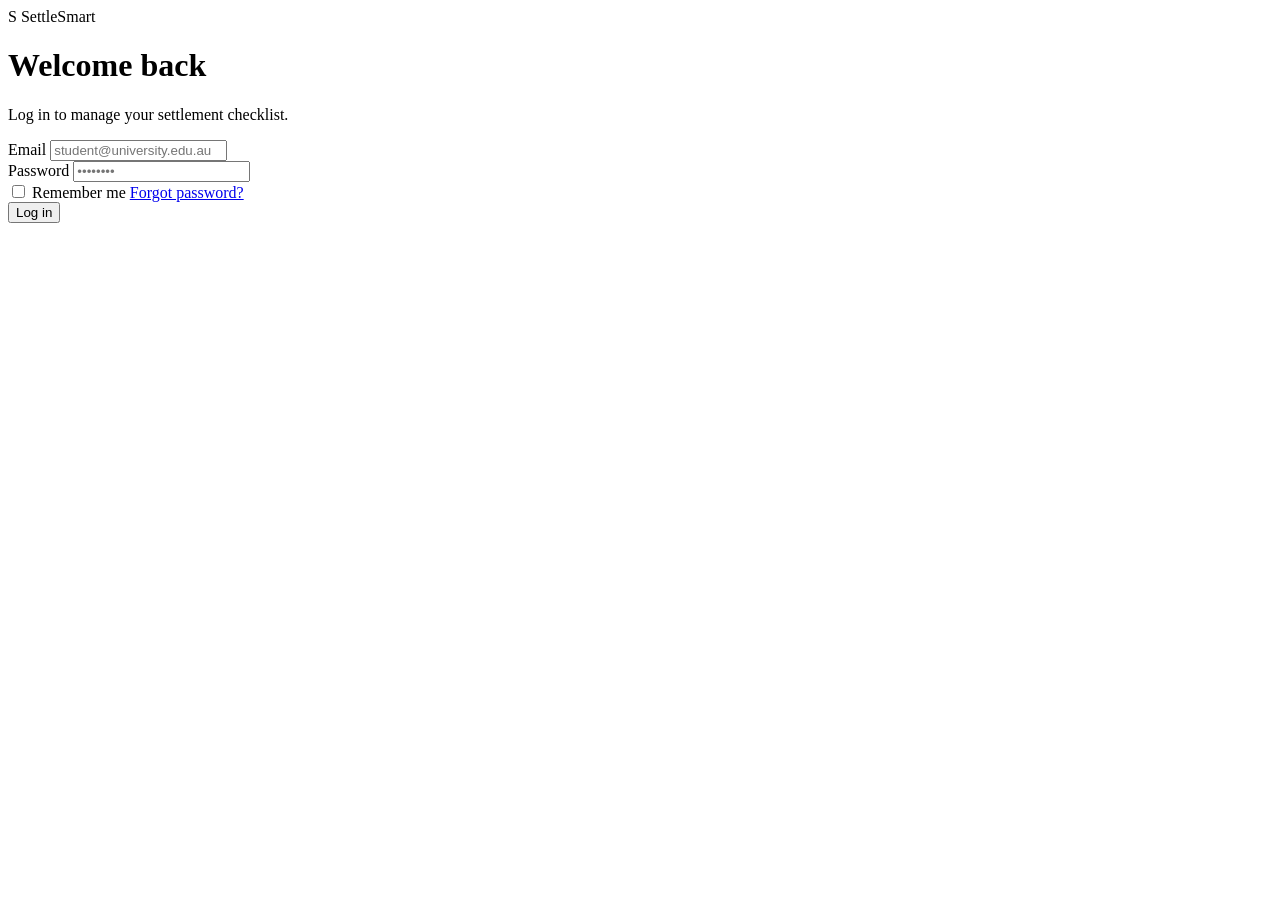
==== frontend/index.html @ 9f7e8e79 "Add login actions" ====
<!DOCTYPE html>
<html lang="en">

<head>
    <meta charset="UTF-8">
    <meta name="viewport" content="width=device-width, initial-scale=1.0">
    <title>Log In | SettleSmart</title>

    <link rel="stylesheet" href="../css/style.css">
</head>

<body>

<div class="auth-page">

    <div class="auth-logo">
        <span class="logo-badge">S</span>
        <span>SettleSmart</span>
    </div>
        <div class="auth-card">

        <h1>Welcome back</h1>
        <p>Log in to manage your settlement checklist.</p>
                <form id="loginForm">

            <div class="form-group">
                <label for="email">Email</label>
                <input type="email" id="email" name="email" placeholder="student@university.edu.au" required>
            </div>

            <div class="form-group">
                <label for="password">Password</label>
                <input type="password" id="password" name="password" placeholder="••••••••" required>
            </div>
                        <div class="form-row">
                <label class="checkbox">
                    <input type="checkbox" id="remember" name="remember">
                    Remember me
                </label>
                <a href="#" class="link">Forgot password?</a>
            </div>

            <button type="submit" class="btn btn-block">Log in</button>


        </form>


    </div>


</div>

<script src="../js/script.js"></script>

</body>

</html>
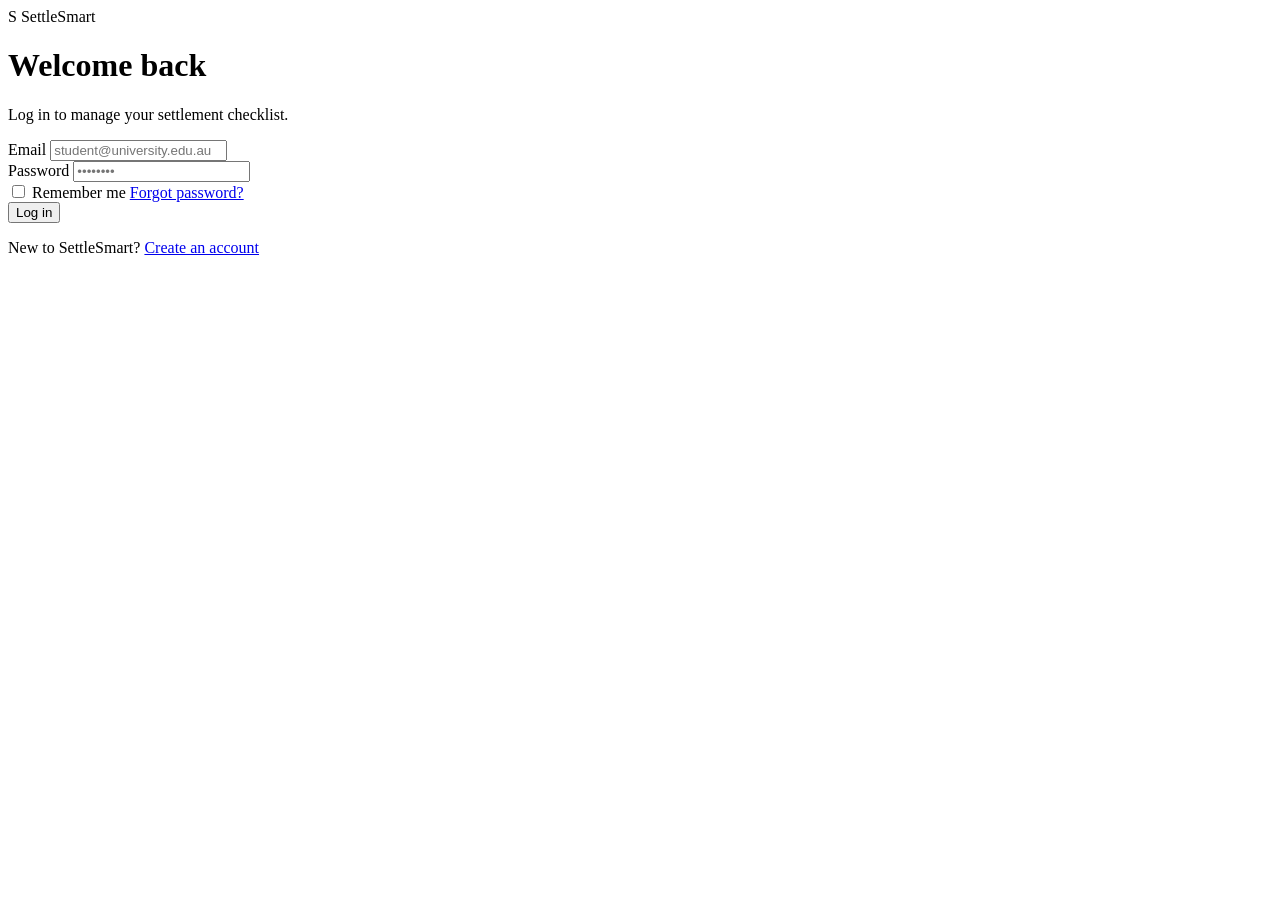
==== commit c478e84a: "Add login footer link" ====
--- a/frontend/index.html
+++ b/frontend/index.html
@@ -17,36 +17,39 @@
         <span class="logo-badge">S</span>
         <span>SettleSmart</span>
     </div>
-        <div class="auth-card">
+    <div class="auth-card">
 
         <h1>Welcome back</h1>
         <p>Log in to manage your settlement checklist.</p>
-                <form id="loginForm">
+            <form id="loginForm">
 
-            <div class="form-group">
-                <label for="email">Email</label>
-                <input type="email" id="email" name="email" placeholder="student@university.edu.au" required>
-            </div>
+                <div class="form-group">
+                    <label for="email">Email</label>
+                 <input type="email" id="email" name="email" placeholder="student@university.edu.au" required>
+                </div>
 
-            <div class="form-group">
-                <label for="password">Password</label>
-                <input type="password" id="password" name="password" placeholder="••••••••" required>
-            </div>
-                        <div class="form-row">
-                <label class="checkbox">
-                    <input type="checkbox" id="remember" name="remember">
-                    Remember me
-                </label>
-                <a href="#" class="link">Forgot password?</a>
-            </div>
+                <div class="form-group">
+                    <label for="password">Password</label>
+                    <input type="password" id="password" name="password" placeholder="••••••••" required>
+                </div>
+                <div class="form-row">
+                    <label class="checkbox">
+                        <input type="checkbox" id="remember" name="remember">
+                        Remember me
+                    </label>
+                    <a href="#" class="link">Forgot password?</a>
+                </div>
 
-            <button type="submit" class="btn btn-block">Log in</button>
+                <button type="submit" class="btn btn-block">Log in</button>
 
 
-        </form>
+            </form>
 
 
     </div>
+    
+    <p class="auth-footer">New to SettleSmart? <a href="#" class="link">Create an account</a></p>
+
 
 
 </div>
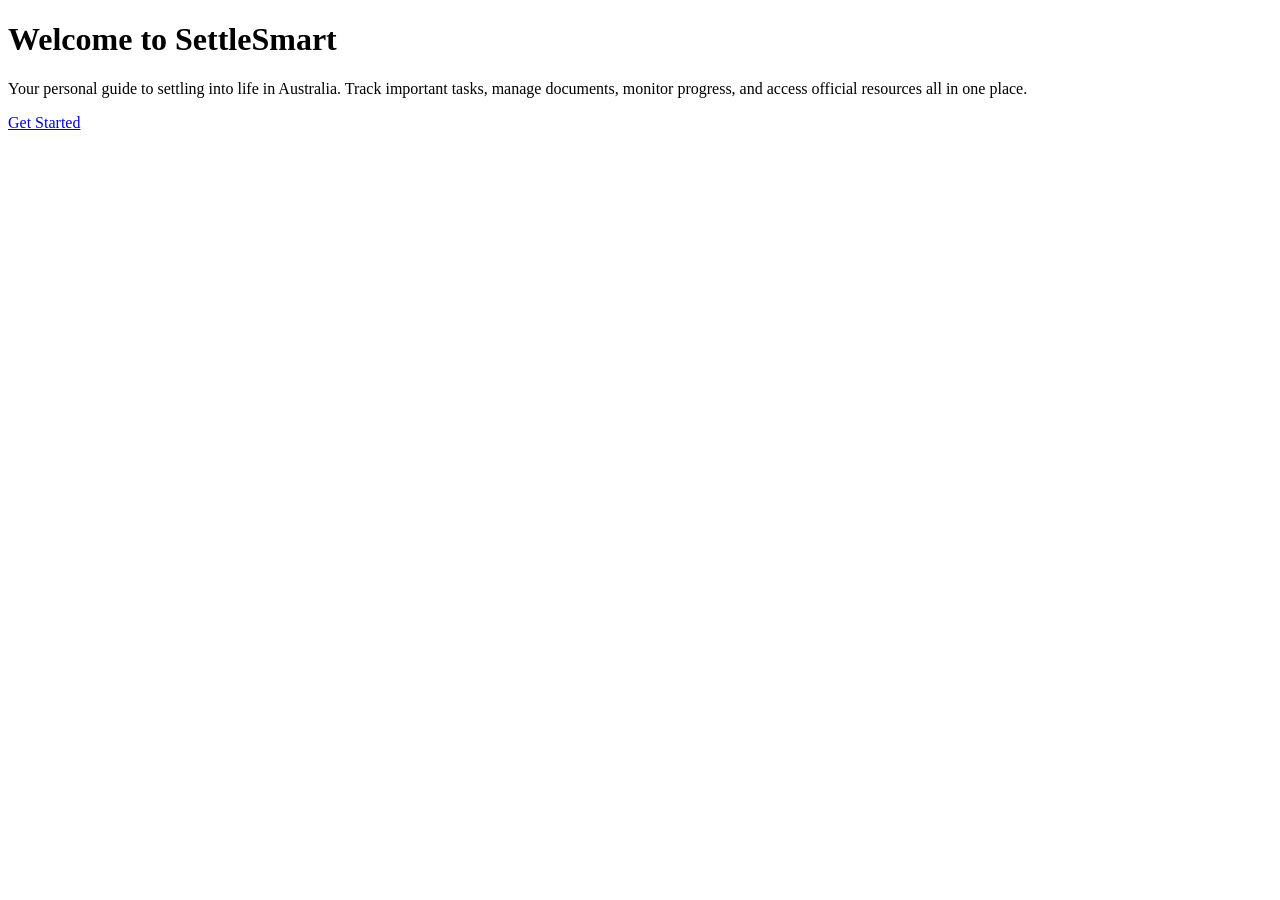
==== commit cdd1160f: "Move login page into pages/ and restore landing page" ====
--- a/frontend/index.html
+++ b/frontend/index.html
@@ -4,57 +4,34 @@
 <head>
     <meta charset="UTF-8">
     <meta name="viewport" content="width=device-width, initial-scale=1.0">
-    <title>Log In | SettleSmart</title>
+    <title>SettleSmart</title>
 
-    <link rel="stylesheet" href="../css/style.css">
+    <link rel="stylesheet" href="css/style.css">
 </head>
 
 <body>
 
-<div class="auth-page">
+    <div class="hero">
 
-    <div class="auth-logo">
-        <span class="logo-badge">S</span>
-        <span>SettleSmart</span>
-    </div>
-    <div class="auth-card">
+        <div class="hero-content">
 
-        <h1>Welcome back</h1>
-        <p>Log in to manage your settlement checklist.</p>
-            <form id="loginForm">
+            <h1>Welcome to SettleSmart</h1>
 
-                <div class="form-group">
-                    <label for="email">Email</label>
-                 <input type="email" id="email" name="email" placeholder="student@university.edu.au" required>
-                </div>
+            <p>
+                Your personal guide to settling into life in Australia.
+                Track important tasks, manage documents, monitor progress,
+                and access official resources all in one place.
+            </p>
 
-                <div class="form-group">
-                    <label for="password">Password</label>
-                    <input type="password" id="password" name="password" placeholder="••••••••" required>
-                </div>
-                <div class="form-row">
-                    <label class="checkbox">
-                        <input type="checkbox" id="remember" name="remember">
-                        Remember me
-                    </label>
-                    <a href="#" class="link">Forgot password?</a>
-                </div>
+            <a href="pages/dashboard.html" class="btn">
+                Get Started
+            </a>
 
-                <button type="submit" class="btn btn-block">Log in</button>
-
-
-            </form>
-
+        </div>
 
     </div>
-    
-    <p class="auth-footer">New to SettleSmart? <a href="#" class="link">Create an account</a></p>
 
-
-
-</div>
-
-<script src="../js/script.js"></script>
+    <script src="js/script.js"></script>
 
 </body>
 
--- a/frontend/css/style.css
+++ b/frontend/css/style.css
@@ -0,0 +1,417 @@
+:root {
+    --blue: #2563eb;
+    --ink: #1e293b;
+    --muted: #64748b;
+    --border: #e2e8f0;
+    --canvas: #f8fafc;
+}
+
+.dashboard {
+    display: flex;
+    min-height: 100vh;
+    background: var(--canvas);
+    font-family: "Poppins", sans-serif;
+}
+
+.dashboard :where(p, h1, h2) {
+    margin: 0;
+    font-size: inherit;
+    color: inherit;
+}
+
+.dashboard a { text-decoration: none; }
+
+.sidebar {
+    width: 260px;
+    flex-shrink: 0;
+    background: #fff;
+    border-right: 1px solid var(--border);
+    padding: 24px 16px;
+    display: flex;
+    flex-direction: column;
+    gap: 4px;
+}
+
+.logo {
+    display: flex;
+    align-items: center;
+    gap: 10px;
+    padding: 0 8px 20px;
+    font-size: 19px;
+    font-weight: 700;
+    color: var(--ink);
+}
+
+.logo-mark {
+    width: 36px;
+    height: 36px;
+    background: var(--blue);
+    color: #fff;
+    border-radius: 999px;
+    display: flex;
+    align-items: center;
+    justify-content: center;
+}
+
+.nav-link {
+    display: flex;
+    align-items: center;
+    gap: 12px;
+    padding: 12px 16px;
+    border-radius: 24px;
+    color: var(--muted);
+    font-size: 14.5px;
+    font-weight: 500;
+}
+
+.nav-link:hover { background: #f1f5f9; color: var(--ink); }
+
+.nav-link.active {
+    background: var(--blue);
+    color: #fff;
+    font-weight: 600;
+}
+
+.sidebar-spacer { flex: 1; }
+
+.sidebar-footer {
+    border-top: 1px solid var(--border);
+    padding-top: 16px;
+    display: flex;
+    align-items: center;
+    gap: 12px;
+}
+
+.avatar {
+    width: 42px;
+    height: 42px;
+    background: var(--blue);
+    color: #fff;
+    border-radius: 999px;
+    display: flex;
+    align-items: center;
+    justify-content: center;
+    font-size: 14px;
+    font-weight: 700;
+}
+
+.user-name { font-size: 13.5px; font-weight: 600; color: var(--ink); }
+.user-role { font-size: 12px; color: var(--muted); }
+
+.main-content { flex: 1; padding: 24px 32px; }
+
+/* ---------- Cards ---------- */
+
+.card {
+    background: #fff;
+    border: 1px solid var(--border);
+    border-radius: 16px;
+    padding: 28px;
+}
+
+.card-title { font-size: 19px; font-weight: 600; color: var(--ink); }
+.card-subtitle { font-size: 13.5px; color: var(--muted); margin-top: 4px; }
+
+/* ---------- Progress card ---------- */
+
+.progress-card {
+    width: 400px;
+    display: flex;
+    flex-direction: column;
+    gap: 20px;
+}
+
+/* ---------- Donut / pie chart ---------- */
+
+.donut {
+    align-self: center;
+    position: relative;
+    width: 200px;
+    height: 200px;
+}
+
+.donut svg {
+    width: 100%;
+    height: 100%;
+    transform: rotate(-90deg);
+}
+
+.donut-track {
+    fill: none;
+    stroke: #dfe8fd;
+    stroke-width: 18;
+}
+
+.donut-fill {
+    fill: none;
+    stroke: var(--blue);
+    stroke-width: 18;
+    stroke-linecap: round;
+    stroke-dasharray: 515;     /* full circle = 2 x pi x 82 */
+    stroke-dashoffset: 129;    /* 129 leaves 75% showing */
+}
+
+.donut-label {
+    position: absolute;
+    inset: 0;
+    display: flex;
+    flex-direction: column;
+    align-items: center;
+    justify-content: center;
+}
+
+.donut-value { font-size: 34px; font-weight: 700; color: var(--ink); }
+.donut-caption { font-size: 13.5px; color: var(--muted); }
+
+/* ---------- Bar under the donut ---------- */
+
+.linear-labels {
+    display: flex;
+    justify-content: space-between;
+    font-size: 13.5px;
+    margin-bottom: 8px;
+}
+
+.linear-labels .done { font-weight: 500; color: var(--ink); }
+.linear-labels .left { color: var(--muted); }
+
+.progress-track {
+    height: 10px;
+    background: #e6ebf3;
+    border-radius: 999px;
+    overflow: hidden;
+}
+
+.progress-fill {
+    height: 100%;
+    background: var(--blue);
+    border-radius: 999px;
+}
+
+/* ---------- Warning box ---------- */
+
+.notice {
+    background: #fffbeb;
+    border: 1px solid #fde08b;
+    border-radius: 12px;
+    padding: 14px 16px;
+    font-size: 13px;
+    color: #b45309;
+}
+
+/* ---------- Overview row ---------- */
+
+.overview-row {
+    display: grid;
+    grid-template-columns: 400px 1fr;
+    gap: 20px;
+    align-items: start;
+}
+
+/* ---------- Stat cards ---------- */
+
+.stat-grid {
+    display: grid;
+    grid-template-columns: repeat(2, 1fr);
+    gap: 20px;
+}
+
+.stat-card {
+    display: flex;
+    align-items: center;
+    gap: 16px;
+    padding: 28px 24px;
+}
+
+.stat-icon {
+    width: 52px;
+    height: 52px;
+    flex-shrink: 0;
+    border-radius: 999px;
+    display: flex;
+    align-items: center;
+    justify-content: center;
+    font-size: 22px;
+}
+
+.stat-icon.green  { background: #ddf6ed; }
+.stat-icon.amber  { background: #fef3c7; }
+.stat-icon.blue   { background: #eff4ff; }
+.stat-icon.purple { background: #ede9fe; }
+
+.stat-value { font-size: 26px; font-weight: 700; color: var(--ink); }
+.stat-label { font-size: 13.5px; color: var(--muted); }
+
+@media (max-width: 1200px) {
+    .overview-row { grid-template-columns: 1fr; }
+    .progress-card { width: auto; }
+}
+
+/* ---------- Section headers ---------- */
+
+.main-content > section { margin-bottom: 24px; }
+
+.section-header {
+    display: flex;
+    align-items: center;
+    justify-content: space-between;
+    margin-bottom: 16px;
+}
+
+.section-title { font-size: 19px; font-weight: 600; color: var(--ink); }
+.link-more { font-size: 14px; font-weight: 500; color: var(--blue); }
+
+/* ---------- Action buttons ---------- */
+
+.quick-actions { display: grid; grid-template-columns: repeat(4, 1fr); gap: 20px; }
+
+.action-btn {
+    padding: 18px 16px;
+    border: none;
+    border-radius: 14px;
+    font-family: inherit;
+    font-size: 15px;
+    font-weight: 600;
+    color: #fff;
+    cursor: pointer;
+}
+
+.action-btn:hover { filter: brightness(.92); }
+.action-btn.blue   { background: #2563eb; }
+.action-btn.green  { background: #10b981; }
+.action-btn.orange { background: #f59e0b; }
+.action-btn.purple { background: #8b5cf6; }
+
+/* ---------- Category cards ---------- */
+
+.category-grid { display: grid; grid-template-columns: repeat(4, 1fr); gap: 20px; }
+.category-card { display: flex; flex-direction: column; gap: 12px; padding: 22px; }
+.category-top { display: flex; align-items: flex-start; justify-content: space-between; }
+
+.category-emoji {
+    width: 52px; height: 52px;
+    background: #f4f6fa;
+    border-radius: 999px;
+    display: flex; align-items: center; justify-content: center;
+    font-size: 22px;
+}
+
+.count-badge {
+    background: #f1f5f9;
+    color: var(--muted);
+    border-radius: 999px;
+    padding: 4px 12px;
+    font-size: 12.5px;
+    font-weight: 600;
+}
+
+.count-badge.done { background: #ddf6ed; color: #059669; }
+
+.category-name { font-size: 16.5px; font-weight: 600; color: var(--ink); }
+.category-desc { font-size: 12.5px; color: var(--muted); flex: 1; }
+.category-percent { font-size: 12.5px; font-weight: 500; color: var(--muted); }
+.category-card .progress-track { height: 8px; }
+.progress-fill.done { background: #10b981; }
+.category-card .link-more { font-size: 13px; font-weight: 600; }
+
+/* ---------- Tasks table ---------- */
+
+.tasks-row { display: grid; grid-template-columns: 1fr 380px; gap: 20px; align-items: start; }
+.tasks-card { padding: 24px 0 12px; overflow: hidden; }
+.tasks-card .section-header { padding: 0 24px; align-items: flex-start; }
+
+.task-table { width: 100%; border-collapse: collapse; }
+
+.task-table th {
+    background: var(--canvas);
+    padding: 12px 8px;
+    text-align: left;
+    font-size: 11.5px;
+    font-weight: 600;
+    letter-spacing: .6px;
+    color: #94a3b8;
+}
+
+.task-table td { padding: 16px 8px; border-bottom: 1px solid #f1f5f9; }
+.task-table th:first-child, .task-table td:first-child { padding-left: 24px; }
+.task-table th:last-child,  .task-table td:last-child  { padding-right: 24px; }
+.task-table tr:last-child td { border-bottom: none; }
+.task-table tr.urgent { background: #fef2f2; }
+
+.task-name { font-size: 15px; font-weight: 600; color: var(--ink); }
+.task-warning { font-size: 12.5px; color: #dc2626; margin-top: 3px; }
+
+.pill {
+    display: inline-block;
+    border-radius: 999px;
+    padding: 5px 14px;
+    font-size: 12.5px;
+    font-weight: 500;
+    white-space: nowrap;
+}
+
+.pill.employment    { background: #ede9fe; color: #6d28d9; }
+.pill.study         { background: #dbe9fe; color: #2563eb; }
+.pill.communication { background: #e3e5fe; color: #4f56e5; }
+.pill.transport     { background: #daeefe; color: #0284c7; }
+.pill.accommodation { background: #fdecc4; color: #c2620f; }
+.pill.high   { background: #fee7e7; color: #dc2626; }
+.pill.medium { background: #fef3d3; color: #b45309; }
+.pill.low    { background: #f1f5f9; color: var(--muted); }
+
+.due-date { font-size: 13.5px; font-weight: 500; color: var(--ink); white-space: nowrap; }
+
+/* ---------- Side column ---------- */
+
+.side-column { display: flex; flex-direction: column; gap: 20px; }
+.activity-item, .reminder-item { display: flex; align-items: center; gap: 12px; margin-top: 16px; }
+
+.activity-icon {
+    width: 34px; height: 34px;
+    border-radius: 999px;
+    display: flex; align-items: center; justify-content: center;
+    font-size: 15px;
+    flex-shrink: 0;
+}
+
+.activity-icon.green { background: #ddf6ed; }
+.activity-icon.amber { background: #fef3c7; }
+.activity-title { font-size: 14px; font-weight: 600; color: var(--ink); }
+.activity-time { font-size: 12.5px; color: var(--muted); }
+
+.tip-card { background: #eaf1fe; border-radius: 16px; padding: 22px; }
+.tip-title { font-size: 15.5px; font-weight: 600; color: var(--ink); }
+.tip-body { font-size: 13px; color: #254d9e; margin: 6px 0; }
+
+.reminder-dot { width: 9px; height: 9px; border-radius: 999px; flex-shrink: 0; }
+.reminder-dot.red   { background: #ef4444; }
+.reminder-dot.amber { background: #f59e0b; }
+.reminder-name { flex: 1; font-size: 14px; font-weight: 500; color: var(--ink); }
+.reminder-date { font-size: 13px; color: var(--muted); }
+
+/* ---------- Resources ---------- */
+
+.resource-grid { display: grid; grid-template-columns: repeat(3, 1fr); gap: 20px; }
+.resource-card { display: flex; align-items: center; gap: 16px; padding: 24px 22px; }
+.resource-card:hover { border-color: var(--blue); }
+
+.resource-emoji {
+    width: 48px; height: 48px;
+    background: #f4f6fa;
+    border-radius: 999px;
+    display: flex; align-items: center; justify-content: center;
+    font-size: 20px;
+    flex-shrink: 0;
+}
+
+.resource-name { display: block; font-size: 15.5px; font-weight: 600; color: var(--ink); }
+.resource-desc { display: block; font-size: 12.5px; color: var(--muted); margin-top: 3px; }
+
+/* ---------- Responsive ---------- */
+
+@media (max-width: 1200px) {
+    .category-grid  { grid-template-columns: repeat(2, 1fr); }
+    .quick-actions  { grid-template-columns: repeat(2, 1fr); }
+    .tasks-row      { grid-template-columns: 1fr; }
+    .resource-grid  { grid-template-columns: 1fr; }
+}
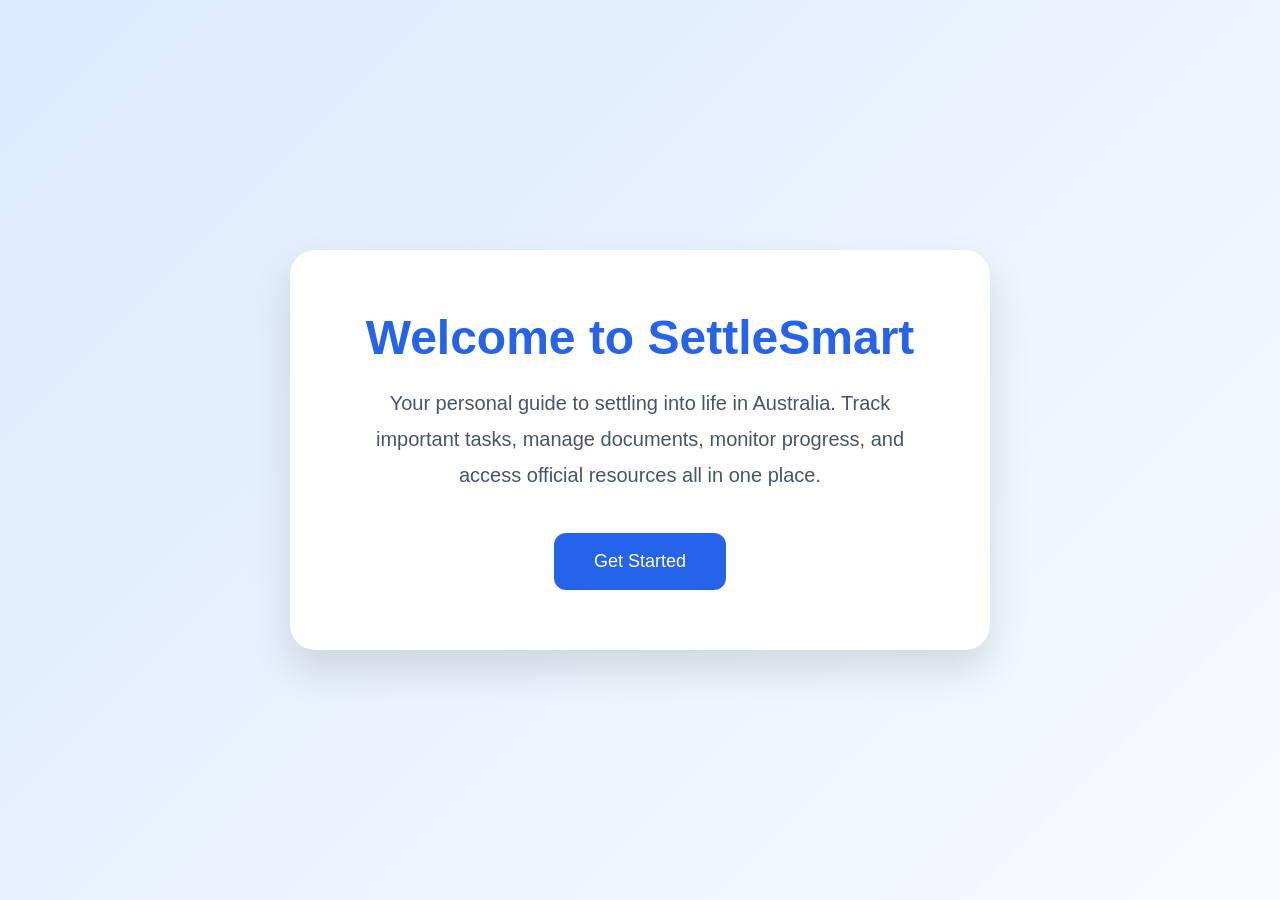
==== commit 05116aa9: "Merge branch 'main' of https://github.com/patienceshirandula26/SettleSmart" ====
--- a/frontend/index.html
+++ b/frontend/index.html
@@ -35,4 +35,4 @@
 
 </body>
 
-</html>
+</html>
--- a/frontend/css/style.css
+++ b/frontend/css/style.css
@@ -1,417 +1,142 @@
-:root {
-    --blue: #2563eb;
-    --ink: #1e293b;
-    --muted: #64748b;
-    --border: #e2e8f0;
-    --canvas: #f8fafc;
+* {
+    margin: 0;
+    padding: 0;
+    box-sizing: border-box;
+    font-family: "Poppins", sans-serif;
 }
 
+body {
+    background: linear-gradient(135deg, #dbeafe, #f8fbff);
+    min-height: 100vh;
+}
+
+.hero {
+    display: flex;
+    justify-content: center;
+    align-items: center;
+    height: 100vh;
+}
+
+.hero-content {
+    width: 700px;
+    background: white;
+    padding: 60px;
+    border-radius: 25px;
+    text-align: center;
+    box-shadow: 0 20px 40px rgba(0,0,0,.12);
+}
+
+h1{
+    color:#2563EB;
+    font-size:48px;
+    margin-bottom:20px;
+}
+
+p{
+    font-size:20px;
+    color:#475569;
+    line-height:1.8;
+    margin-bottom:40px;
+}
+
+.btn{
+
+    display:inline-block;
+
+    background:#2563EB;
+
+    color:white;
+
+    text-decoration:none;
+
+    padding:18px 40px;
+
+    border-radius:12px;
+
+    font-size:18px;
+
+    transition:.3s;
+}
+
+.btn:hover{
+
+    background:#1d4ed8;
+
+    transform:translateY(-3px);
+}
 .dashboard {
     display: flex;
     min-height: 100vh;
-    background: var(--canvas);
-    font-family: "Poppins", sans-serif;
+    background: #f8fafc;
 }
-
-.dashboard :where(p, h1, h2) {
-    margin: 0;
-    font-size: inherit;
-    color: inherit;
-}
-
-.dashboard a { text-decoration: none; }
 
 .sidebar {
     width: 260px;
-    flex-shrink: 0;
-    background: #fff;
-    border-right: 1px solid var(--border);
-    padding: 24px 16px;
+    background: #ffffff;
+    border-right: 1px solid #e2e8f0;
+    padding: 24px 18px;
     display: flex;
     flex-direction: column;
-    gap: 4px;
 }
 
 .logo {
     display: flex;
     align-items: center;
-    gap: 10px;
-    padding: 0 8px 20px;
-    font-size: 19px;
+    gap: 12px;
+    font-size: 22px;
     font-weight: 700;
-    color: var(--ink);
+    color: #1e293b;
+    margin-bottom: 40px;
 }
 
-.logo-mark {
-    width: 36px;
-    height: 36px;
-    background: var(--blue);
-    color: #fff;
-    border-radius: 999px;
+.nav-menu {
     display: flex;
-    align-items: center;
-    justify-content: center;
+    flex-direction: column;
+    gap: 10px;
 }
 
 .nav-link {
+    text-decoration: none;
+    color: #64748b;
+    font-weight: 600;
+    padding: 14px 16px;
+    border-radius: 14px;
+}
+
+.nav-link:hover,
+.nav-link.active {
+    background: #2563eb;
+    color: #ffffff;
+}
+
+.sidebar-user {
+    margin-top: auto;
     display: flex;
     align-items: center;
     gap: 12px;
-    padding: 12px 16px;
-    border-radius: 24px;
-    color: var(--muted);
-    font-size: 14.5px;
-    font-weight: 500;
-}
-
-.nav-link:hover { background: #f1f5f9; color: var(--ink); }
-
-.nav-link.active {
-    background: var(--blue);
-    color: #fff;
-    font-weight: 600;
-}
-
-.sidebar-spacer { flex: 1; }
-
-.sidebar-footer {
-    border-top: 1px solid var(--border);
-    padding-top: 16px;
-    display: flex;
-    align-items: center;
-    gap: 12px;
+    border-top: 1px solid #e2e8f0;
+    padding-top: 20px;
 }
 
 .avatar {
     width: 42px;
     height: 42px;
-    background: var(--blue);
-    color: #fff;
-    border-radius: 999px;
+    background: #2563eb;
+    color: #ffffff;
+    border-radius: 50%;
     display: flex;
     align-items: center;
     justify-content: center;
-    font-size: 14px;
     font-weight: 700;
 }
 
-.user-name { font-size: 13.5px; font-weight: 600; color: var(--ink); }
-.user-role { font-size: 12px; color: var(--muted); }
-
-.main-content { flex: 1; padding: 24px 32px; }
-
-/* ---------- Cards ---------- */
-
-.card {
-    background: #fff;
-    border: 1px solid var(--border);
-    border-radius: 16px;
-    padding: 28px;
+.sidebar-user h4 {
+    font-size: 14px;
+    color: #1e293b;
 }
 
-.card-title { font-size: 19px; font-weight: 600; color: var(--ink); }
-.card-subtitle { font-size: 13.5px; color: var(--muted); margin-top: 4px; }
-
-/* ---------- Progress card ---------- */
-
-.progress-card {
-    width: 400px;
-    display: flex;
-    flex-direction: column;
-    gap: 20px;
-}
-
-/* ---------- Donut / pie chart ---------- */
-
-.donut {
-    align-self: center;
-    position: relative;
-    width: 200px;
-    height: 200px;
-}
-
-.donut svg {
-    width: 100%;
-    height: 100%;
-    transform: rotate(-90deg);
-}
-
-.donut-track {
-    fill: none;
-    stroke: #dfe8fd;
-    stroke-width: 18;
-}
-
-.donut-fill {
-    fill: none;
-    stroke: var(--blue);
-    stroke-width: 18;
-    stroke-linecap: round;
-    stroke-dasharray: 515;     /* full circle = 2 x pi x 82 */
-    stroke-dashoffset: 129;    /* 129 leaves 75% showing */
-}
-
-.donut-label {
-    position: absolute;
-    inset: 0;
-    display: flex;
-    flex-direction: column;
-    align-items: center;
-    justify-content: center;
-}
-
-.donut-value { font-size: 34px; font-weight: 700; color: var(--ink); }
-.donut-caption { font-size: 13.5px; color: var(--muted); }
-
-/* ---------- Bar under the donut ---------- */
-
-.linear-labels {
-    display: flex;
-    justify-content: space-between;
-    font-size: 13.5px;
-    margin-bottom: 8px;
-}
-
-.linear-labels .done { font-weight: 500; color: var(--ink); }
-.linear-labels .left { color: var(--muted); }
-
-.progress-track {
-    height: 10px;
-    background: #e6ebf3;
-    border-radius: 999px;
-    overflow: hidden;
-}
-
-.progress-fill {
-    height: 100%;
-    background: var(--blue);
-    border-radius: 999px;
-}
-
-/* ---------- Warning box ---------- */
-
-.notice {
-    background: #fffbeb;
-    border: 1px solid #fde08b;
-    border-radius: 12px;
-    padding: 14px 16px;
-    font-size: 13px;
-    color: #b45309;
-}
-
-/* ---------- Overview row ---------- */
-
-.overview-row {
-    display: grid;
-    grid-template-columns: 400px 1fr;
-    gap: 20px;
-    align-items: start;
-}
-
-/* ---------- Stat cards ---------- */
-
-.stat-grid {
-    display: grid;
-    grid-template-columns: repeat(2, 1fr);
-    gap: 20px;
-}
-
-.stat-card {
-    display: flex;
-    align-items: center;
-    gap: 16px;
-    padding: 28px 24px;
-}
-
-.stat-icon {
-    width: 52px;
-    height: 52px;
-    flex-shrink: 0;
-    border-radius: 999px;
-    display: flex;
-    align-items: center;
-    justify-content: center;
-    font-size: 22px;
-}
-
-.stat-icon.green  { background: #ddf6ed; }
-.stat-icon.amber  { background: #fef3c7; }
-.stat-icon.blue   { background: #eff4ff; }
-.stat-icon.purple { background: #ede9fe; }
-
-.stat-value { font-size: 26px; font-weight: 700; color: var(--ink); }
-.stat-label { font-size: 13.5px; color: var(--muted); }
-
-@media (max-width: 1200px) {
-    .overview-row { grid-template-columns: 1fr; }
-    .progress-card { width: auto; }
-}
-
-/* ---------- Section headers ---------- */
-
-.main-content > section { margin-bottom: 24px; }
-
-.section-header {
-    display: flex;
-    align-items: center;
-    justify-content: space-between;
-    margin-bottom: 16px;
-}
-
-.section-title { font-size: 19px; font-weight: 600; color: var(--ink); }
-.link-more { font-size: 14px; font-weight: 500; color: var(--blue); }
-
-/* ---------- Action buttons ---------- */
-
-.quick-actions { display: grid; grid-template-columns: repeat(4, 1fr); gap: 20px; }
-
-.action-btn {
-    padding: 18px 16px;
-    border: none;
-    border-radius: 14px;
-    font-family: inherit;
-    font-size: 15px;
-    font-weight: 600;
-    color: #fff;
-    cursor: pointer;
-}
-
-.action-btn:hover { filter: brightness(.92); }
-.action-btn.blue   { background: #2563eb; }
-.action-btn.green  { background: #10b981; }
-.action-btn.orange { background: #f59e0b; }
-.action-btn.purple { background: #8b5cf6; }
-
-/* ---------- Category cards ---------- */
-
-.category-grid { display: grid; grid-template-columns: repeat(4, 1fr); gap: 20px; }
-.category-card { display: flex; flex-direction: column; gap: 12px; padding: 22px; }
-.category-top { display: flex; align-items: flex-start; justify-content: space-between; }
-
-.category-emoji {
-    width: 52px; height: 52px;
-    background: #f4f6fa;
-    border-radius: 999px;
-    display: flex; align-items: center; justify-content: center;
-    font-size: 22px;
-}
-
-.count-badge {
-    background: #f1f5f9;
-    color: var(--muted);
-    border-radius: 999px;
-    padding: 4px 12px;
-    font-size: 12.5px;
-    font-weight: 600;
-}
-
-.count-badge.done { background: #ddf6ed; color: #059669; }
-
-.category-name { font-size: 16.5px; font-weight: 600; color: var(--ink); }
-.category-desc { font-size: 12.5px; color: var(--muted); flex: 1; }
-.category-percent { font-size: 12.5px; font-weight: 500; color: var(--muted); }
-.category-card .progress-track { height: 8px; }
-.progress-fill.done { background: #10b981; }
-.category-card .link-more { font-size: 13px; font-weight: 600; }
-
-/* ---------- Tasks table ---------- */
-
-.tasks-row { display: grid; grid-template-columns: 1fr 380px; gap: 20px; align-items: start; }
-.tasks-card { padding: 24px 0 12px; overflow: hidden; }
-.tasks-card .section-header { padding: 0 24px; align-items: flex-start; }
-
-.task-table { width: 100%; border-collapse: collapse; }
-
-.task-table th {
-    background: var(--canvas);
-    padding: 12px 8px;
-    text-align: left;
-    font-size: 11.5px;
-    font-weight: 600;
-    letter-spacing: .6px;
-    color: #94a3b8;
-}
-
-.task-table td { padding: 16px 8px; border-bottom: 1px solid #f1f5f9; }
-.task-table th:first-child, .task-table td:first-child { padding-left: 24px; }
-.task-table th:last-child,  .task-table td:last-child  { padding-right: 24px; }
-.task-table tr:last-child td { border-bottom: none; }
-.task-table tr.urgent { background: #fef2f2; }
-
-.task-name { font-size: 15px; font-weight: 600; color: var(--ink); }
-.task-warning { font-size: 12.5px; color: #dc2626; margin-top: 3px; }
-
-.pill {
-    display: inline-block;
-    border-radius: 999px;
-    padding: 5px 14px;
-    font-size: 12.5px;
-    font-weight: 500;
-    white-space: nowrap;
-}
-
-.pill.employment    { background: #ede9fe; color: #6d28d9; }
-.pill.study         { background: #dbe9fe; color: #2563eb; }
-.pill.communication { background: #e3e5fe; color: #4f56e5; }
-.pill.transport     { background: #daeefe; color: #0284c7; }
-.pill.accommodation { background: #fdecc4; color: #c2620f; }
-.pill.high   { background: #fee7e7; color: #dc2626; }
-.pill.medium { background: #fef3d3; color: #b45309; }
-.pill.low    { background: #f1f5f9; color: var(--muted); }
-
-.due-date { font-size: 13.5px; font-weight: 500; color: var(--ink); white-space: nowrap; }
-
-/* ---------- Side column ---------- */
-
-.side-column { display: flex; flex-direction: column; gap: 20px; }
-.activity-item, .reminder-item { display: flex; align-items: center; gap: 12px; margin-top: 16px; }
-
-.activity-icon {
-    width: 34px; height: 34px;
-    border-radius: 999px;
-    display: flex; align-items: center; justify-content: center;
-    font-size: 15px;
-    flex-shrink: 0;
-}
-
-.activity-icon.green { background: #ddf6ed; }
-.activity-icon.amber { background: #fef3c7; }
-.activity-title { font-size: 14px; font-weight: 600; color: var(--ink); }
-.activity-time { font-size: 12.5px; color: var(--muted); }
-
-.tip-card { background: #eaf1fe; border-radius: 16px; padding: 22px; }
-.tip-title { font-size: 15.5px; font-weight: 600; color: var(--ink); }
-.tip-body { font-size: 13px; color: #254d9e; margin: 6px 0; }
-
-.reminder-dot { width: 9px; height: 9px; border-radius: 999px; flex-shrink: 0; }
-.reminder-dot.red   { background: #ef4444; }
-.reminder-dot.amber { background: #f59e0b; }
-.reminder-name { flex: 1; font-size: 14px; font-weight: 500; color: var(--ink); }
-.reminder-date { font-size: 13px; color: var(--muted); }
-
-/* ---------- Resources ---------- */
-
-.resource-grid { display: grid; grid-template-columns: repeat(3, 1fr); gap: 20px; }
-.resource-card { display: flex; align-items: center; gap: 16px; padding: 24px 22px; }
-.resource-card:hover { border-color: var(--blue); }
-
-.resource-emoji {
-    width: 48px; height: 48px;
-    background: #f4f6fa;
-    border-radius: 999px;
-    display: flex; align-items: center; justify-content: center;
-    font-size: 20px;
-    flex-shrink: 0;
-}
-
-.resource-name { display: block; font-size: 15.5px; font-weight: 600; color: var(--ink); }
-.resource-desc { display: block; font-size: 12.5px; color: var(--muted); margin-top: 3px; }
-
-/* ---------- Responsive ---------- */
-
-@media (max-width: 1200px) {
-    .category-grid  { grid-template-columns: repeat(2, 1fr); }
-    .quick-actions  { grid-template-columns: repeat(2, 1fr); }
-    .tasks-row      { grid-template-columns: 1fr; }
-    .resource-grid  { grid-template-columns: 1fr; }
+.sidebar-user p {
+    font-size: 12px;
+    color: #64748b;
+    margin: 0;
 }
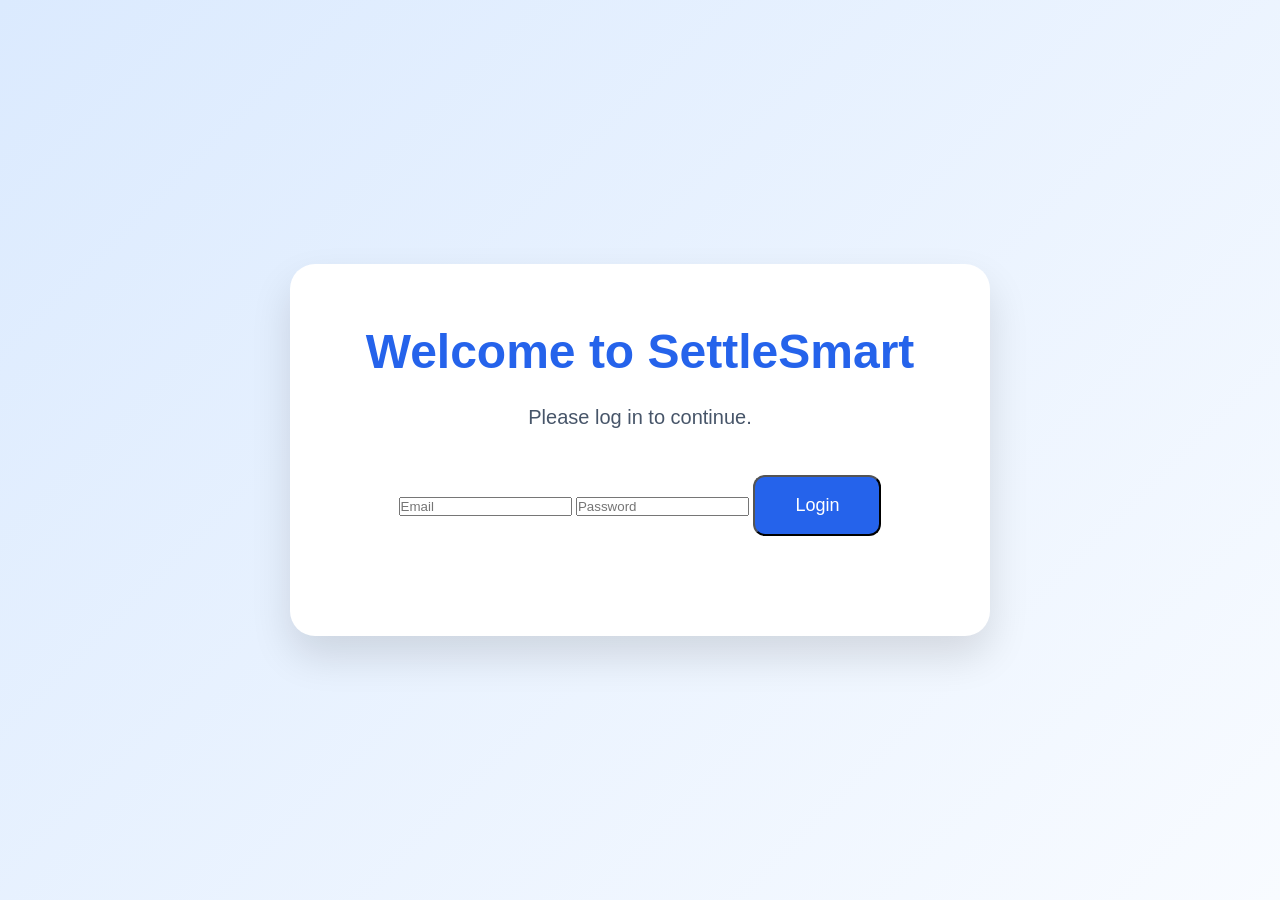
==== commit a06ed790: "Merge remote-tracking branch 'origin/feature/backend-foundation' into feature/final-integration" ====
--- a/frontend/index.html
+++ b/frontend/index.html
@@ -17,15 +17,31 @@
 
             <h1>Welcome to SettleSmart</h1>
 
-            <p>
-                Your personal guide to settling into life in Australia.
-                Track important tasks, manage documents, monitor progress,
-                and access official resources all in one place.
-            </p>
+<p>Please log in to continue.</p>
 
-            <a href="pages/dashboard.html" class="btn">
-                Get Started
-            </a>
+<form id="loginForm">
+
+    <input
+        type="email"
+        id="email"
+        placeholder="Email"
+        required
+    >
+
+    <input
+        type="password"
+        id="password"
+        placeholder="Password"
+        required
+    >
+
+    <button type="submit" class="btn">
+        Login
+    </button>
+
+</form>
+
+<p id="message"></p>
 
         </div>
 
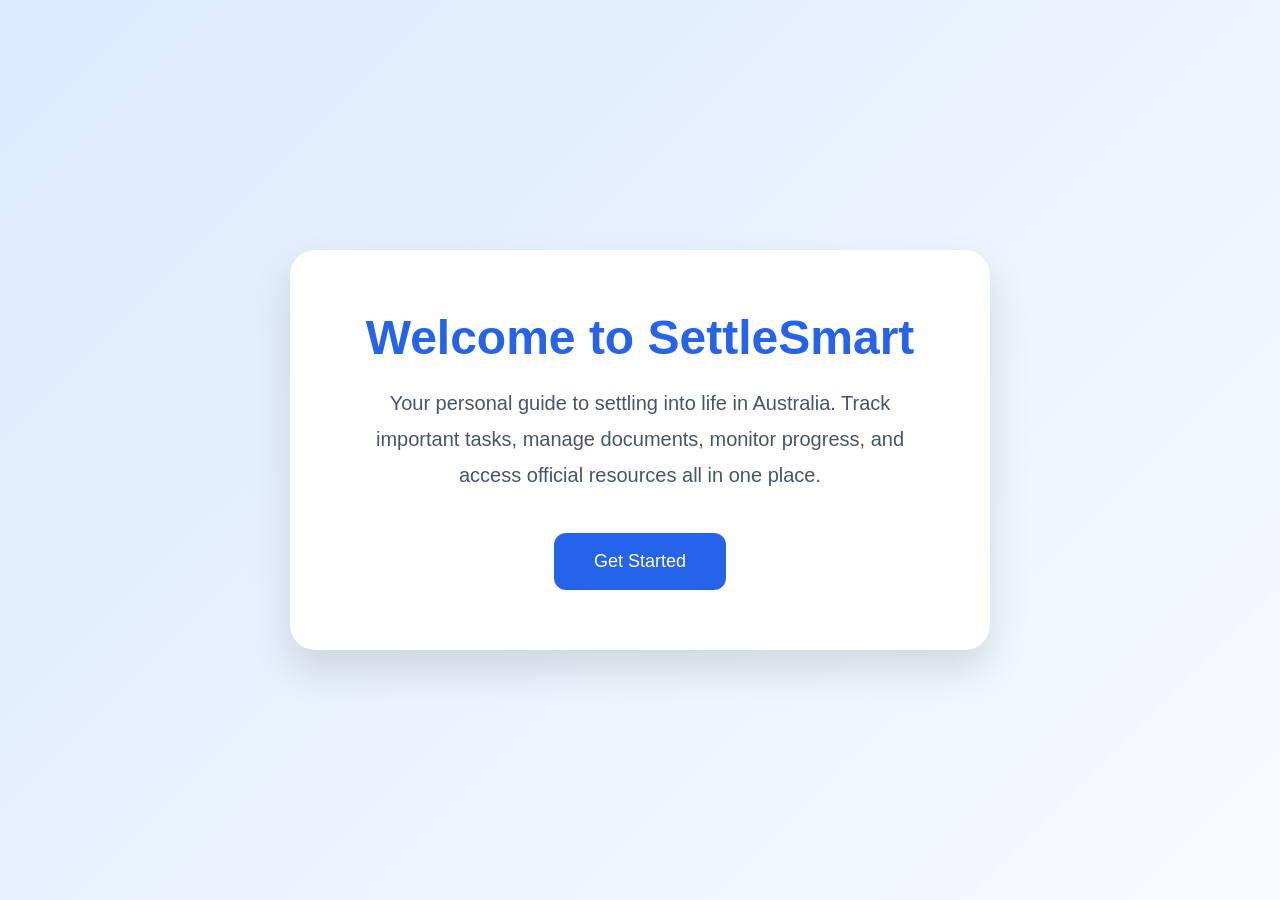
==== commit a113e928: "Merge login and documents frontend" ====
--- a/frontend/index.html
+++ b/frontend/index.html
@@ -17,31 +17,15 @@
 
             <h1>Welcome to SettleSmart</h1>
 
-<p>Please log in to continue.</p>
+            <p>
+                Your personal guide to settling into life in Australia.
+                Track important tasks, manage documents, monitor progress,
+                and access official resources all in one place.
+            </p>
 
-<form id="loginForm">
-
-    <input
-        type="email"
-        id="email"
-        placeholder="Email"
-        required
-    >
-
-    <input
-        type="password"
-        id="password"
-        placeholder="Password"
-        required
-    >
-
-    <button type="submit" class="btn">
-        Login
-    </button>
-
-</form>
-
-<p id="message"></p>
+            <a href="pages/login.html" class="btn">
+                Get Started
+            </a>
 
         </div>
 
@@ -51,4 +35,4 @@
 
 </body>
 
-</html>+</html>
--- a/frontend/css/style.css
+++ b/frontend/css/style.css
@@ -139,4 +139,228 @@
     font-size: 12px;
     color: #64748b;
     margin: 0;
-}+}
+
+.main-content {
+    flex: 1;
+    padding: 40px;
+}
+
+.page-header {
+    display: flex;
+    align-items: flex-start;
+    justify-content: space-between;
+    margin-bottom: 24px;
+}
+
+.page-header h1 {
+    font-size: 26px;
+    color: #1e293b;
+    margin-bottom: 6px;
+}
+
+.page-header p {
+    font-size: 14px;
+    color: #64748b;
+    margin-bottom: 0;
+}
+
+.documents-toolbar {
+    display: flex;
+    align-items: center;
+    justify-content: space-between;
+    gap: 16px;
+    margin-bottom: 20px;
+}
+
+.search-input {
+    flex: 1;
+    max-width: 320px;
+    padding: 12px 16px;
+    border: 1px solid #e2e8f0;
+    border-radius: 10px;
+    font-size: 14px;
+    font-family: inherit;
+    background: #ffffff;
+}
+
+.search-input:focus {
+    outline: none;
+    border-color: #2563eb;
+}
+
+.btn-add {
+    padding: 12px 20px;
+    border-radius: 10px;
+    font-size: 14px;
+}
+
+.documents-table {
+    width: 100%;
+    border-collapse: collapse;
+    background: #ffffff;
+    border-radius: 16px;
+    overflow: hidden;
+    box-shadow: 0 1px 2px rgba(0,0,0,.04);
+}
+
+.documents-table th {
+    text-align: left;
+    font-size: 11px;
+    letter-spacing: .05em;
+    text-transform: uppercase;
+    color: #94a3b8;
+    padding: 14px 20px;
+    border-bottom: 1px solid #e2e8f0;
+}
+
+.documents-table td {
+    padding: 16px 20px;
+    font-size: 14px;
+    color: #1e293b;
+    border-bottom: 1px solid #f1f5f9;
+}
+
+.documents-table tr:last-child td {
+    border-bottom: none;
+}
+
+.status-badge {
+    display: inline-block;
+    padding: 4px 12px;
+    border-radius: 999px;
+    font-size: 12px;
+    font-weight: 600;
+}
+
+.status-completed {
+    background: #dcfce7;
+    color: #16a34a;
+}
+
+.status-pending {
+    background: #fef3c7;
+    color: #d97706;
+}
+
+.status-neutral {
+    background: #e2e8f0;
+    color: #64748b;
+}
+
+.auth-page {
+    display: flex;
+    flex-direction: column;
+    align-items: center;
+    justify-content: center;
+    min-height: 100vh;
+    padding: 40px 20px;
+}
+
+.auth-logo {
+    display: flex;
+    align-items: center;
+    gap: 12px;
+    font-size: 22px;
+    font-weight: 700;
+    color: #1e293b;
+    margin-bottom: 24px;
+}
+
+.logo-badge {
+    width: 36px;
+    height: 36px;
+    background: #2563eb;
+    color: #ffffff;
+    border-radius: 10px;
+    display: flex;
+    align-items: center;
+    justify-content: center;
+    font-weight: 700;
+}
+
+.auth-card {
+    width: 100%;
+    max-width: 400px;
+    background: #ffffff;
+    padding: 40px;
+    border-radius: 20px;
+    box-shadow: 0 20px 40px rgba(0,0,0,.12);
+}
+
+.auth-card h1 {
+    font-size: 24px;
+    margin-bottom: 8px;
+}
+
+.auth-card > p {
+    font-size: 14px;
+    color: #64748b;
+    margin-bottom: 24px;
+}
+
+.form-group {
+    margin-bottom: 18px;
+}
+
+.form-group label {
+    display: block;
+    font-size: 14px;
+    font-weight: 600;
+    color: #1e293b;
+    margin-bottom: 6px;
+}
+
+.form-group input {
+    width: 100%;
+    padding: 12px 14px;
+    border: 1px solid #cbd5e1;
+    border-radius: 10px;
+    font-size: 14px;
+    font-family: inherit;
+}
+
+.form-group input:focus {
+    outline: none;
+    border-color: #2563eb;
+}
+
+.form-row {
+    display: flex;
+    align-items: center;
+    justify-content: space-between;
+    margin-bottom: 20px;
+    font-size: 13px;
+}
+
+.checkbox {
+    display: flex;
+    align-items: center;
+    gap: 6px;
+    color: #64748b;
+    cursor: pointer;
+}
+
+.link {
+    color: #2563eb;
+    text-decoration: none;
+    font-weight: 600;
+}
+
+.link:hover {
+    text-decoration: underline;
+}
+
+.btn-block {
+    width: 100%;
+    text-align: center;
+    border: none;
+    cursor: pointer;
+    font-family: inherit;
+}
+
+.auth-footer {
+    margin-top: 24px;
+    font-size: 14px;
+    color: #64748b;
+}
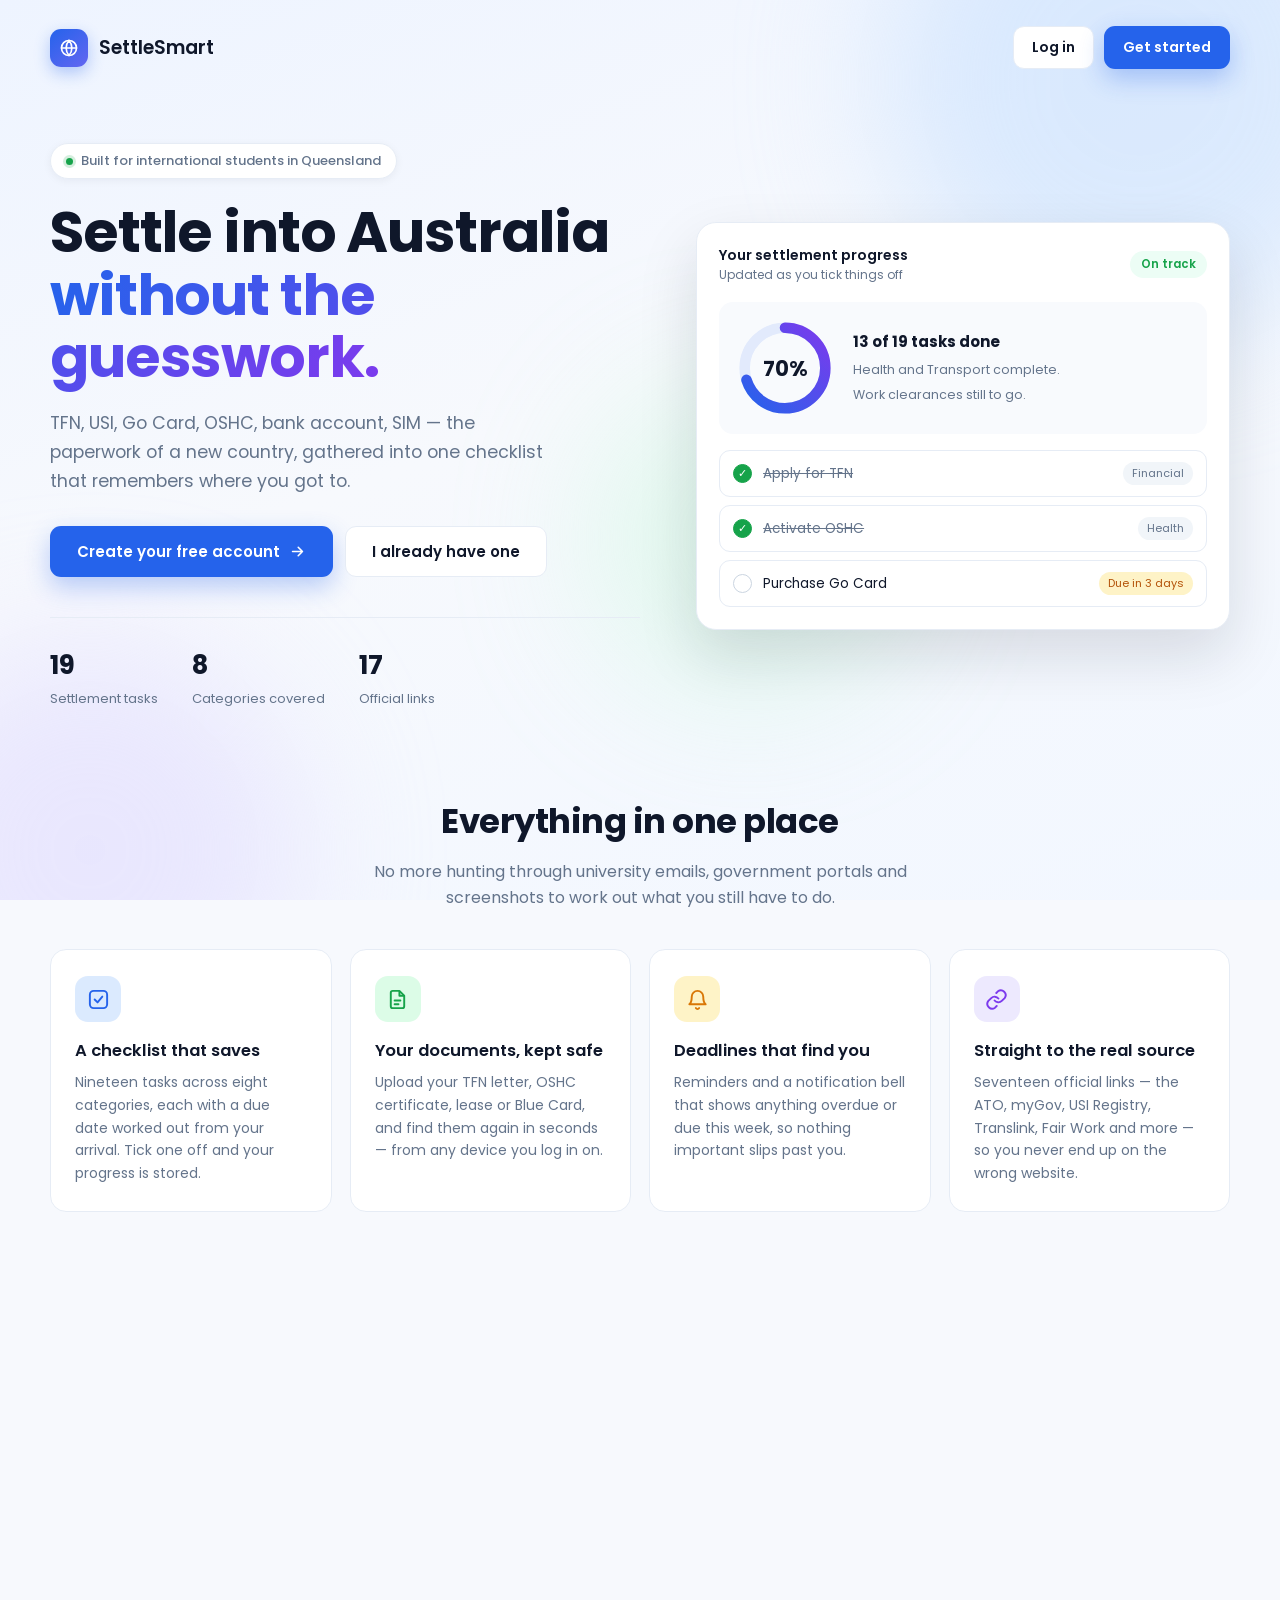
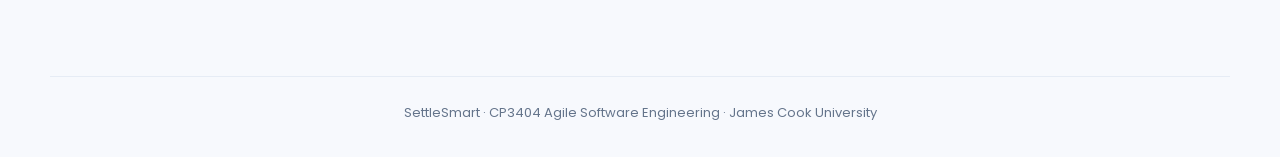
==== commit eaa0ee9d: "Connect the whole application to the database Everything the app shows now comes from MySQL. Previou" ====
--- a/frontend/index.html
+++ b/frontend/index.html
@@ -4,34 +4,234 @@
 <head>
     <meta charset="UTF-8">
     <meta name="viewport" content="width=device-width, initial-scale=1.0">
-    <title>SettleSmart</title>
-
-    <link rel="stylesheet" href="css/style.css">
+    <title>SettleSmart — Settle into Australia with confidence</title>
+    <meta name="description"
+          content="SettleSmart helps newly arrived international students in Australia track settlement tasks, store documents and never miss a deadline.">
+
+    <link rel="preconnect" href="https://fonts.googleapis.com">
+    <link rel="preconnect" href="https://fonts.gstatic.com" crossorigin>
+    <link href="https://fonts.googleapis.com/css2?family=Poppins:wght@400;500;600;700&display=swap" rel="stylesheet">
+
+    <link rel="stylesheet" href="css/landing.css">
 </head>
 
 <body>
 
-    <div class="hero">
-
-        <div class="hero-content">
-
-            <h1>Welcome to SettleSmart</h1>
-
+<!-- Soft colour washes behind the whole page -->
+<div class="backdrop">
+    <span class="blob blob-1"></span>
+    <span class="blob blob-2"></span>
+    <span class="blob blob-3"></span>
+</div>
+
+<div class="wrap">
+
+    <!-- ============ Header ============ -->
+    <header class="site-header">
+        <div class="brand">
+            <span class="brand-mark">
+                <svg width="20" height="20" viewBox="0 0 24 24" fill="none" stroke="currentColor" stroke-width="2">
+                    <circle cx="12" cy="12" r="9"/>
+                    <path d="M3 12h18M12 3a13.5 13.5 0 0 1 0 18M12 3a13.5 13.5 0 0 0 0 18" stroke-linecap="round"/>
+                </svg>
+            </span>
+            SettleSmart
+        </div>
+
+        <div class="header-actions">
+            <a href="pages/login.html" class="btn btn-ghost btn-sm">Log in</a>
+            <a href="pages/register.html" class="btn btn-primary btn-sm">Get started</a>
+        </div>
+    </header>
+
+    <!-- ============ Hero ============ -->
+    <section class="hero">
+
+        <div class="hero-copy">
+            <span class="eyebrow">
+                <span class="dot"></span>
+                Built for international students in Queensland
+            </span>
+
+            <h1>
+                Settle into Australia
+                <span class="accent">without the guesswork.</span>
+            </h1>
+
+            <p class="hero-lead">
+                TFN, USI, Go Card, OSHC, bank account, SIM — the paperwork of a new
+                country, gathered into one checklist that remembers where you got to.
+            </p>
+
+            <div class="hero-actions">
+                <a href="pages/register.html" class="btn btn-primary">
+                    Create your free account
+                    <svg width="17" height="17" viewBox="0 0 24 24" fill="none" stroke="currentColor" stroke-width="2.2">
+                        <path d="M5 12h14M13 6l6 6-6 6" stroke-linecap="round" stroke-linejoin="round"/>
+                    </svg>
+                </a>
+                <a href="pages/login.html" class="btn btn-ghost">I already have one</a>
+            </div>
+
+            <div class="hero-stats">
+                <div class="hero-stat">
+                    <strong>19</strong>
+                    <span>Settlement tasks</span>
+                </div>
+                <div class="hero-stat">
+                    <strong>8</strong>
+                    <span>Categories covered</span>
+                </div>
+                <div class="hero-stat">
+                    <strong>17</strong>
+                    <span>Official links</span>
+                </div>
+            </div>
+        </div>
+
+        <!-- A small preview of what the dashboard looks like -->
+        <div class="preview">
+            <div class="preview-head">
+                <div>
+                    <p class="preview-title">Your settlement progress</p>
+                    <p class="preview-sub">Updated as you tick things off</p>
+                </div>
+                <span class="preview-chip">On track</span>
+            </div>
+
+            <div class="ring-row">
+                <div class="ring">
+                    <svg viewBox="0 0 100 100">
+                        <defs>
+                            <linearGradient id="ringGradient" x1="0" y1="0" x2="1" y2="1">
+                                <stop offset="0%" stop-color="#2563eb"/>
+                                <stop offset="100%" stop-color="#7c3aed"/>
+                            </linearGradient>
+                        </defs>
+                        <circle class="ring-track" cx="50" cy="50" r="42"/>
+                        <circle class="ring-fill" cx="50" cy="50" r="42"/>
+                    </svg>
+                    <span class="ring-label">70%</span>
+                </div>
+
+                <div class="ring-text">
+                    <strong>13 of 19 tasks done</strong>
+                    <span>Health and Transport complete.<br>Work clearances still to go.</span>
+                </div>
+            </div>
+
+            <div class="preview-list">
+                <div class="preview-item done">
+                    <span class="tick">✓</span>
+                    <span class="preview-name">Apply for TFN</span>
+                    <span class="preview-tag">Financial</span>
+                </div>
+                <div class="preview-item done">
+                    <span class="tick">✓</span>
+                    <span class="preview-name">Activate OSHC</span>
+                    <span class="preview-tag">Health</span>
+                </div>
+                <div class="preview-item">
+                    <span class="tick">✓</span>
+                    <span class="preview-name">Purchase Go Card</span>
+                    <span class="preview-tag due">Due in 3 days</span>
+                </div>
+            </div>
+        </div>
+
+    </section>
+
+    <!-- ============ Features ============ -->
+    <section class="features">
+
+        <div class="section-head reveal">
+            <h2>Everything in one place</h2>
             <p>
-                Your personal guide to settling into life in Australia.
-                Track important tasks, manage documents, monitor progress,
-                and access official resources all in one place.
+                No more hunting through university emails, government portals and
+                screenshots to work out what you still have to do.
             </p>
-
-            <a href="pages/login.html" class="btn">
-                Get Started
-            </a>
-
-        </div>
-
-    </div>
-
-    <script src="js/script.js"></script>
+        </div>
+
+        <div class="feature-grid">
+
+            <article class="feature reveal">
+                <div class="feature-icon blue">
+                    <svg viewBox="0 0 24 24" fill="none" stroke="currentColor" stroke-width="2">
+                        <rect x="3" y="3" width="18" height="18" rx="4"/>
+                        <path d="m8 12 3 3 5-6" stroke-linecap="round" stroke-linejoin="round"/>
+                    </svg>
+                </div>
+                <h3>A checklist that saves</h3>
+                <p>
+                    Nineteen tasks across eight categories, each with a due date worked
+                    out from your arrival. Tick one off and your progress is stored.
+                </p>
+            </article>
+
+            <article class="feature reveal">
+                <div class="feature-icon green">
+                    <svg viewBox="0 0 24 24" fill="none" stroke="currentColor" stroke-width="2">
+                        <path d="M14 3H7a2 2 0 0 0-2 2v14a2 2 0 0 0 2 2h10a2 2 0 0 0 2-2V8z" stroke-linejoin="round"/>
+                        <path d="M14 3v5h5" stroke-linejoin="round"/>
+                        <path d="M9 13h6M9 17h4" stroke-linecap="round"/>
+                    </svg>
+                </div>
+                <h3>Your documents, kept safe</h3>
+                <p>
+                    Upload your TFN letter, OSHC certificate, lease or Blue Card, and
+                    find them again in seconds — from any device you log in on.
+                </p>
+            </article>
+
+            <article class="feature reveal">
+                <div class="feature-icon amber">
+                    <svg viewBox="0 0 24 24" fill="none" stroke="currentColor" stroke-width="2">
+                        <path d="M6 9a6 6 0 0 1 12 0c0 6 2.5 8 2.5 8h-17S6 15 6 9" stroke-linecap="round" stroke-linejoin="round"/>
+                        <path d="M10.3 21a1.94 1.94 0 0 0 3.4 0" stroke-linecap="round"/>
+                    </svg>
+                </div>
+                <h3>Deadlines that find you</h3>
+                <p>
+                    Reminders and a notification bell that shows anything overdue or
+                    due this week, so nothing important slips past you.
+                </p>
+            </article>
+
+            <article class="feature reveal">
+                <div class="feature-icon purple">
+                    <svg viewBox="0 0 24 24" fill="none" stroke="currentColor" stroke-width="2">
+                        <path d="M10 13a5 5 0 0 0 7.5.5l3-3a5 5 0 0 0-7-7l-1.7 1.7" stroke-linecap="round" stroke-linejoin="round"/>
+                        <path d="M14 11a5 5 0 0 0-7.5-.5l-3 3a5 5 0 0 0 7 7l1.7-1.7" stroke-linecap="round" stroke-linejoin="round"/>
+                    </svg>
+                </div>
+                <h3>Straight to the real source</h3>
+                <p>
+                    Seventeen official links — the ATO, myGov, USI Registry, Translink,
+                    Fair Work and more — so you never end up on the wrong website.
+                </p>
+            </article>
+
+        </div>
+    </section>
+
+    <!-- ============ Closing call to action ============ -->
+    <section class="cta reveal">
+        <h2>Start your first week the easy way</h2>
+        <p>
+            Create an account and your checklist, document list and reminders are
+            ready straight away — set up around your own arrival date.
+        </p>
+        <a href="pages/register.html" class="btn">Get started — it's free</a>
+    </section>
+
+    <footer class="site-footer">
+        SettleSmart · CP3404 Agile Software Engineering · James Cook University
+    </footer>
+
+</div>
+
+<script src="js/api.js"></script>
+<script src="js/landing.js"></script>
 
 </body>
 
--- a/frontend/css/landing.css
+++ b/frontend/css/landing.css
@@ -0,0 +1,641 @@
+/* =========================================================
+   SettleSmart — landing page
+   Self-contained: this page loads no other stylesheet.
+   ========================================================= */
+
+:root {
+    --blue: #2563eb;
+    --blue-dark: #1d4ed8;
+    --ink: #0f172a;
+    --muted: #64748b;
+    --line: #e6ecf5;
+    --green: #16a34a;
+}
+
+* {
+    margin: 0;
+    padding: 0;
+    box-sizing: border-box;
+    font-family: "Poppins", system-ui, -apple-system, sans-serif;
+}
+
+body {
+    min-height: 100vh;
+    background: #f7f9fd;
+    color: var(--ink);
+    overflow-x: hidden;
+}
+
+a { text-decoration: none; }
+
+/* ---------- Background ---------- */
+
+/* Three soft colour washes behind everything, blurred into the page. */
+.backdrop {
+    position: fixed;
+    inset: 0;
+    z-index: -1;
+    overflow: hidden;
+    background: linear-gradient(160deg, #eef4ff 0%, #f7f9fd 45%, #f2f7ff 100%);
+}
+
+.blob {
+    position: absolute;
+    border-radius: 50%;
+    filter: blur(70px);
+    opacity: .5;
+}
+
+.blob-1 {
+    width: 520px;
+    height: 520px;
+    top: -180px;
+    right: -120px;
+    background: #bfdbfe;
+    animation: drift 22s ease-in-out infinite;
+}
+
+.blob-2 {
+    width: 420px;
+    height: 420px;
+    bottom: -160px;
+    left: -120px;
+    background: #ddd6fe;
+    animation: drift 28s ease-in-out infinite reverse;
+}
+
+.blob-3 {
+    width: 320px;
+    height: 320px;
+    top: 42%;
+    left: 46%;
+    background: #bbf7d0;
+    opacity: .35;
+    animation: drift 34s ease-in-out infinite;
+}
+
+@keyframes drift {
+    0%, 100% { transform: translate(0, 0) scale(1); }
+    50%      { transform: translate(-40px, 36px) scale(1.08); }
+}
+
+/* Respect a reader who has asked for less movement. */
+@media (prefers-reduced-motion: reduce) {
+    .blob { animation: none; }
+    .reveal { opacity: 1 !important; transform: none !important; }
+}
+
+/* ---------- Page frame ---------- */
+
+.wrap {
+    width: min(1180px, calc(100% - 48px));
+    margin: 0 auto;
+}
+
+/* ---------- Header ---------- */
+
+.site-header {
+    display: flex;
+    align-items: center;
+    justify-content: space-between;
+    padding: 26px 0;
+}
+
+.brand {
+    display: flex;
+    align-items: center;
+    gap: 11px;
+
+    font-size: 19px;
+    font-weight: 600;
+    color: var(--ink);
+}
+
+.brand-mark {
+    display: grid;
+    place-items: center;
+
+    width: 38px;
+    height: 38px;
+    border-radius: 11px;
+
+    background: linear-gradient(140deg, var(--blue), #6366f1);
+    color: #fff;
+    box-shadow: 0 6px 16px rgba(37, 99, 235, .32);
+}
+
+.header-actions {
+    display: flex;
+    align-items: center;
+    gap: 10px;
+}
+
+/* ---------- Buttons ---------- */
+
+.btn {
+    display: inline-flex;
+    align-items: center;
+    justify-content: center;
+    gap: 9px;
+
+    padding: 13px 26px;
+    border-radius: 11px;
+    border: 1px solid transparent;
+
+    font-size: 15px;
+    font-weight: 600;
+    white-space: nowrap;
+    cursor: pointer;
+
+    transition: transform .18s ease, box-shadow .18s ease,
+                background .18s ease, border-color .18s ease;
+}
+
+.btn-primary {
+    background: var(--blue);
+    color: #fff;
+    box-shadow: 0 10px 24px rgba(37, 99, 235, .3);
+}
+
+.btn-primary:hover {
+    background: var(--blue-dark);
+    transform: translateY(-2px);
+    box-shadow: 0 14px 30px rgba(37, 99, 235, .38);
+}
+
+.btn-ghost {
+    background: #fff;
+    border-color: var(--line);
+    color: var(--ink);
+}
+
+.btn-ghost:hover {
+    border-color: #c7d6ee;
+    transform: translateY(-2px);
+}
+
+.btn-sm {
+    padding: 10px 18px;
+    font-size: 14px;
+}
+
+/* ---------- Hero ---------- */
+
+.hero {
+    display: grid;
+    grid-template-columns: 1.05fr .95fr;
+    align-items: center;
+    gap: 56px;
+
+    padding: 48px 0 86px;
+}
+
+.eyebrow {
+    display: inline-flex;
+    align-items: center;
+    gap: 8px;
+
+    margin-bottom: 22px;
+    padding: 7px 15px;
+    border-radius: 999px;
+
+    background: #fff;
+    border: 1px solid var(--line);
+    box-shadow: 0 2px 8px rgba(15, 23, 42, .05);
+
+    font-size: 13px;
+    font-weight: 500;
+    color: var(--muted);
+}
+
+.eyebrow .dot {
+    width: 7px;
+    height: 7px;
+    border-radius: 50%;
+    background: var(--green);
+    box-shadow: 0 0 0 3px rgba(22, 163, 74, .18);
+}
+
+.hero h1 {
+    font-size: clamp(38px, 4.6vw, 57px);
+    font-weight: 700;
+    line-height: 1.1;
+    letter-spacing: -.02em;
+    margin-bottom: 20px;
+}
+
+.hero h1 .accent {
+    background: linear-gradient(120deg, var(--blue), #7c3aed);
+    -webkit-background-clip: text;
+    background-clip: text;
+    color: transparent;
+}
+
+.hero-lead {
+    max-width: 520px;
+    margin-bottom: 30px;
+
+    font-size: 17.5px;
+    line-height: 1.65;
+    color: var(--muted);
+}
+
+.hero-actions {
+    display: flex;
+    flex-wrap: wrap;
+    gap: 12px;
+    margin-bottom: 40px;
+}
+
+/* Real numbers from the app, not made-up marketing figures. */
+.hero-stats {
+    display: flex;
+    flex-wrap: wrap;
+    gap: 34px;
+
+    padding-top: 28px;
+    border-top: 1px solid var(--line);
+}
+
+.hero-stat strong {
+    display: block;
+    font-size: 26px;
+    font-weight: 700;
+    color: var(--ink);
+}
+
+.hero-stat span {
+    font-size: 13px;
+    color: var(--muted);
+}
+
+/* ---------- Preview card ---------- */
+
+.preview {
+    position: relative;
+    padding: 22px;
+    border-radius: 20px;
+
+    background: #fff;
+    border: 1px solid var(--line);
+    box-shadow: 0 26px 60px rgba(15, 23, 42, .13);
+
+    animation: float 7s ease-in-out infinite;
+}
+
+@keyframes float {
+    0%, 100% { transform: translateY(0); }
+    50%      { transform: translateY(-11px); }
+}
+
+@media (prefers-reduced-motion: reduce) {
+    .preview { animation: none; }
+}
+
+.preview-head {
+    display: flex;
+    align-items: center;
+    justify-content: space-between;
+    margin-bottom: 18px;
+}
+
+.preview-title {
+    font-size: 14px;
+    font-weight: 600;
+}
+
+.preview-sub {
+    font-size: 12px;
+    color: var(--muted);
+}
+
+.preview-chip {
+    padding: 5px 11px;
+    border-radius: 999px;
+    background: #ecfdf5;
+
+    font-size: 11.5px;
+    font-weight: 600;
+    color: var(--green);
+}
+
+/* Progress ring */
+
+.ring-row {
+    display: flex;
+    align-items: center;
+    gap: 20px;
+
+    padding: 18px;
+    margin-bottom: 16px;
+    border-radius: 14px;
+    background: #f8fafd;
+}
+
+.ring {
+    position: relative;
+    flex: 0 0 auto;
+    width: 96px;
+    height: 96px;
+}
+
+.ring svg {
+    width: 100%;
+    height: 100%;
+    transform: rotate(-90deg);
+}
+
+.ring-track {
+    fill: none;
+    stroke: #e2eafc;
+    stroke-width: 11;
+}
+
+.ring-fill {
+    fill: none;
+    stroke: url(#ringGradient);
+    stroke-width: 11;
+    stroke-linecap: round;
+    stroke-dasharray: 264;                /* 2 x pi x 42 */
+    stroke-dashoffset: 264;
+    animation: fill-ring 1.8s .35s ease forwards;
+}
+
+@keyframes fill-ring {
+    to { stroke-dashoffset: 79; }         /* settles at 70% */
+}
+
+.ring-label {
+    position: absolute;
+    inset: 0;
+    display: grid;
+    place-items: center;
+
+    font-size: 21px;
+    font-weight: 700;
+}
+
+.ring-text strong {
+    display: block;
+    font-size: 15px;
+    margin-bottom: 3px;
+}
+
+.ring-text span {
+    font-size: 12.5px;
+    color: var(--muted);
+    line-height: 1.5;
+}
+
+/* Sample checklist rows */
+
+.preview-list {
+    display: grid;
+    gap: 8px;
+}
+
+.preview-item {
+    display: flex;
+    align-items: center;
+    gap: 11px;
+
+    padding: 11px 13px;
+    border: 1px solid var(--line);
+    border-radius: 11px;
+
+    font-size: 13.5px;
+}
+
+.tick {
+    display: grid;
+    place-items: center;
+    flex: 0 0 auto;
+
+    width: 19px;
+    height: 19px;
+    border-radius: 50%;
+    border: 1.7px solid #cbd5e1;
+
+    font-size: 11px;
+    color: transparent;
+}
+
+.preview-item.done .tick {
+    background: var(--green);
+    border-color: var(--green);
+    color: #fff;
+}
+
+.preview-item.done .preview-name {
+    color: var(--muted);
+    text-decoration: line-through;
+}
+
+.preview-name { flex: 1; }
+
+.preview-tag {
+    padding: 3px 9px;
+    border-radius: 999px;
+    background: #f1f5f9;
+
+    font-size: 11px;
+    color: var(--muted);
+}
+
+.preview-tag.due {
+    background: #fef3c7;
+    color: #b45309;
+}
+
+/* ---------- Features ---------- */
+
+.features {
+    padding-bottom: 80px;
+}
+
+.section-head {
+    max-width: 620px;
+    margin: 0 auto 38px;
+    text-align: center;
+}
+
+.section-head h2 {
+    font-size: clamp(26px, 3vw, 34px);
+    font-weight: 700;
+    letter-spacing: -.015em;
+    margin-bottom: 12px;
+}
+
+.section-head p {
+    font-size: 16px;
+    line-height: 1.65;
+    color: var(--muted);
+}
+
+.feature-grid {
+    display: grid;
+    grid-template-columns: repeat(auto-fit, minmax(250px, 1fr));
+    gap: 18px;
+}
+
+.feature {
+    padding: 26px 24px;
+    border-radius: 16px;
+
+    background: #fff;
+    border: 1px solid var(--line);
+
+    transition: transform .2s ease, box-shadow .2s ease;
+}
+
+.feature:hover {
+    transform: translateY(-4px);
+    box-shadow: 0 16px 36px rgba(15, 23, 42, .09);
+}
+
+.feature-icon {
+    display: grid;
+    place-items: center;
+
+    width: 46px;
+    height: 46px;
+    margin-bottom: 16px;
+    border-radius: 13px;
+}
+
+.feature-icon svg {
+    width: 23px;
+    height: 23px;
+}
+
+.feature-icon.blue   { background: #dbeafe; color: #2563eb; }
+.feature-icon.green  { background: #dcfce7; color: #16a34a; }
+.feature-icon.amber  { background: #fef3c7; color: #d97706; }
+.feature-icon.purple { background: #ede9fe; color: #7c3aed; }
+
+.feature h3 {
+    margin-bottom: 8px;
+    font-size: 16.5px;
+    font-weight: 600;
+}
+
+.feature p {
+    font-size: 14px;
+    line-height: 1.62;
+    color: var(--muted);
+}
+
+/* ---------- Closing call to action ---------- */
+
+.cta {
+    position: relative;
+    overflow: hidden;
+
+    padding: 54px 40px;
+    margin-bottom: 60px;
+    border-radius: 22px;
+
+    background: linear-gradient(135deg, var(--blue), #6d28d9);
+    color: #fff;
+    text-align: center;
+
+    box-shadow: 0 22px 50px rgba(37, 99, 235, .3);
+}
+
+/* A faint wash so the panel isn't a flat block of colour. */
+.cta::after {
+    content: "";
+    position: absolute;
+    top: -60%;
+    right: -10%;
+    width: 420px;
+    height: 420px;
+    border-radius: 50%;
+    background: rgba(255, 255, 255, .1);
+}
+
+.cta h2 {
+    position: relative;
+    margin-bottom: 12px;
+    font-size: clamp(24px, 3vw, 33px);
+    font-weight: 700;
+}
+
+.cta p {
+    position: relative;
+    max-width: 500px;
+    margin: 0 auto 26px;
+    font-size: 16px;
+    line-height: 1.6;
+    opacity: .92;
+}
+
+.cta .btn {
+    position: relative;
+    background: #fff;
+    color: var(--blue);
+    box-shadow: 0 10px 26px rgba(0, 0, 0, .16);
+}
+
+.cta .btn:hover {
+    background: #f1f5ff;
+    transform: translateY(-2px);
+}
+
+/* ---------- Footer ---------- */
+
+.site-footer {
+    padding: 26px 0 34px;
+    border-top: 1px solid var(--line);
+
+    font-size: 13px;
+    color: var(--muted);
+    text-align: center;
+}
+
+/* ---------- Scroll reveal ---------- */
+
+.reveal {
+    opacity: 0;
+    transform: translateY(22px);
+    transition: opacity .6s ease, transform .6s ease;
+}
+
+.reveal.visible {
+    opacity: 1;
+    transform: none;
+}
+
+/* ---------- Smaller screens ---------- */
+
+@media (max-width: 940px) {
+    .hero {
+        grid-template-columns: 1fr;
+        gap: 44px;
+        padding: 30px 0 64px;
+        text-align: center;
+    }
+
+    .hero-lead    { margin-inline: auto; }
+    .hero-actions,
+    .hero-stats   { justify-content: center; }
+    .preview      { max-width: 460px; margin: 0 auto; }
+}
+
+@media (max-width: 560px) {
+    .wrap        { width: calc(100% - 32px); }
+    .header-actions .btn-ghost { display: none; }
+    .cta         { padding: 40px 22px; }
+    .ring-row    { flex-direction: column; text-align: center; }
+
+    /* Three even columns so the stats stay on one line instead of
+       leaving the last one stranded underneath. */
+    .hero-stats {
+        display: grid;
+        grid-template-columns: repeat(3, 1fr);
+        gap: 12px;
+    }
+
+    .hero-stat strong { font-size: 22px; }
+    .hero-stat span   { font-size: 12px; }
+}
